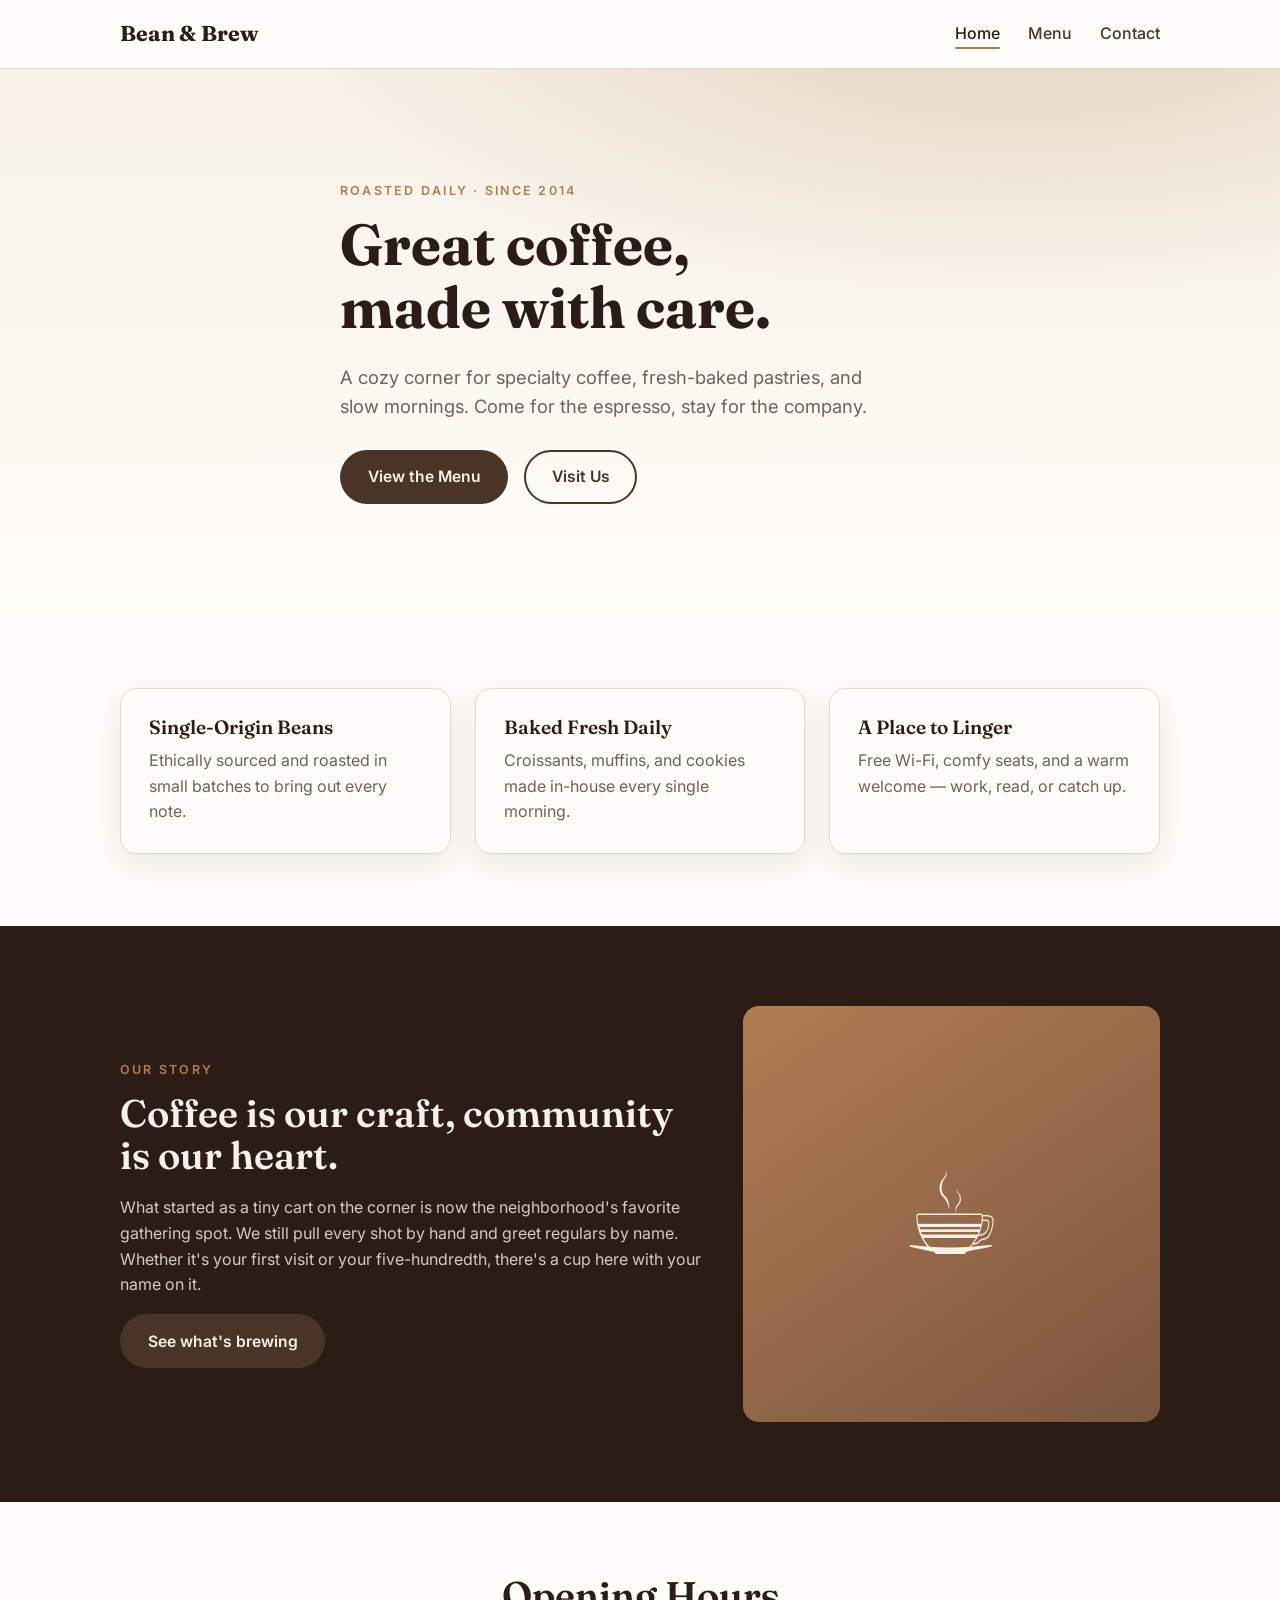
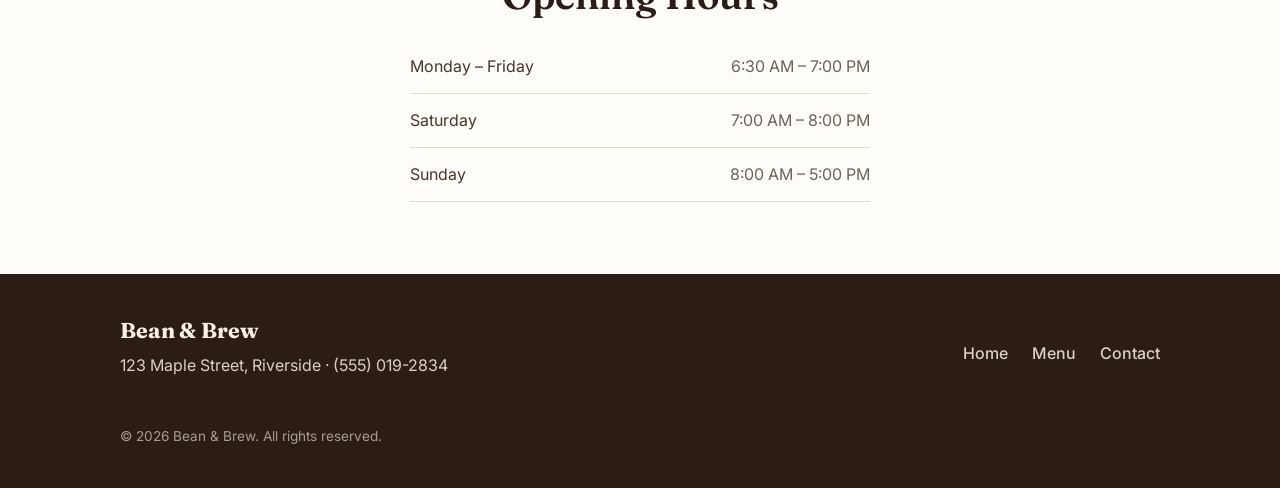
==== index.html @ 73586ad3 "Add clean coffee shop website with home, menu, and contact pages - Responsive multi-page static site" ====
<!DOCTYPE html>
<html lang="en">
<head>
  <meta charset="UTF-8" />
  <meta name="viewport" content="width=device-width, initial-scale=1.0" />
  <title>Bean &amp; Brew — Neighborhood Coffee Shop</title>
  <meta name="description" content="Bean & Brew is a cozy neighborhood coffee shop serving specialty coffee, fresh pastries, and good company." />
  <link rel="preconnect" href="https://fonts.googleapis.com" />
  <link rel="preconnect" href="https://fonts.gstatic.com" crossorigin />
  <link href="https://fonts.googleapis.com/css2?family=Fraunces:opsz,wght@9..144,400;9..144,600;9..144,700&family=Inter:wght@400;500;600&display=swap" rel="stylesheet" />
  <link rel="stylesheet" href="css/style.css" />
</head>
<body>
  <header class="site-header" id="top">
    <nav class="nav container">
      <a href="index.html" class="brand">Bean&nbsp;&amp;&nbsp;Brew</a>
      <button class="nav-toggle" aria-label="Toggle navigation" aria-expanded="false">
        <span></span><span></span><span></span>
      </button>
      <ul class="nav-links">
        <li><a href="index.html" class="active">Home</a></li>
        <li><a href="menu.html">Menu</a></li>
        <li><a href="contact.html">Contact</a></li>
      </ul>
    </nav>
  </header>

  <main>
    <section class="hero">
      <div class="container hero-inner">
        <p class="eyebrow">Roasted daily · Since 2014</p>
        <h1>Great coffee,<br />made with care.</h1>
        <p class="lead">
          A cozy corner for specialty coffee, fresh-baked pastries, and slow mornings.
          Come for the espresso, stay for the company.
        </p>
        <div class="hero-actions">
          <a href="menu.html" class="btn btn-primary">View the Menu</a>
          <a href="contact.html" class="btn btn-ghost">Visit Us</a>
        </div>
      </div>
    </section>

    <section class="features container">
      <article class="feature">
        <h3>Single-Origin Beans</h3>
        <p>Ethically sourced and roasted in small batches to bring out every note.</p>
      </article>
      <article class="feature">
        <h3>Baked Fresh Daily</h3>
        <p>Croissants, muffins, and cookies made in-house every single morning.</p>
      </article>
      <article class="feature">
        <h3>A Place to Linger</h3>
        <p>Free Wi-Fi, comfy seats, and a warm welcome — work, read, or catch up.</p>
      </article>
    </section>

    <section class="highlight">
      <div class="container highlight-inner">
        <div class="highlight-text">
          <p class="eyebrow">Our story</p>
          <h2>Coffee is our craft, community is our heart.</h2>
          <p>
            What started as a tiny cart on the corner is now the neighborhood's
            favorite gathering spot. We still pull every shot by hand and greet
            regulars by name. Whether it's your first visit or your five-hundredth,
            there's a cup here with your name on it.
          </p>
          <a href="menu.html" class="btn btn-primary">See what's brewing</a>
        </div>
        <div class="highlight-card" aria-hidden="true">
          <span class="cup">☕</span>
        </div>
      </div>
    </section>

    <section class="hours container">
      <h2>Opening Hours</h2>
      <ul class="hours-list">
        <li><span>Monday – Friday</span><span>6:30 AM – 7:00 PM</span></li>
        <li><span>Saturday</span><span>7:00 AM – 8:00 PM</span></li>
        <li><span>Sunday</span><span>8:00 AM – 5:00 PM</span></li>
      </ul>
    </section>
  </main>

  <footer class="site-footer">
    <div class="container footer-inner">
      <div>
        <p class="brand">Bean&nbsp;&amp;&nbsp;Brew</p>
        <p>123 Maple Street, Riverside · (555) 019-2834</p>
      </div>
      <ul class="footer-links">
        <li><a href="index.html">Home</a></li>
        <li><a href="menu.html">Menu</a></li>
        <li><a href="contact.html">Contact</a></li>
      </ul>
      <p class="copyright">© 2026 Bean &amp; Brew. All rights reserved.</p>
    </div>
  </footer>

  <script src="js/main.js"></script>
</body>
</html>
---- css/style.css ----
/* ---------- Design tokens ---------- */
:root {
  --coffee-900: #2b1d16;
  --coffee-700: #4a3427;
  --coffee-500: #7b5540;
  --caramel:    #b07d52;
  --cream:      #f7f1e8;
  --cream-2:    #efe5d6;
  --paper:      #fffdf9;
  --ink:        #2b1d16;
  --muted:      #6f6259;
  --line:       #e4d8c8;
  --shadow:     0 10px 30px rgba(43, 29, 22, 0.10);
  --radius:     16px;
  --maxw:       1080px;
}

/* ---------- Reset-ish ---------- */
*, *::before, *::after { box-sizing: border-box; }
html { scroll-behavior: smooth; }
body {
  margin: 0;
  font-family: "Inter", system-ui, sans-serif;
  color: var(--ink);
  background: var(--paper);
  line-height: 1.6;
  -webkit-font-smoothing: antialiased;
}
h1, h2, h3 { font-family: "Fraunces", Georgia, serif; line-height: 1.1; margin: 0 0 .5em; }
h1 { font-size: clamp(2.2rem, 5vw, 3.6rem); font-weight: 700; }
h2 { font-size: clamp(1.6rem, 3vw, 2.4rem); font-weight: 600; }
h3 { font-size: 1.2rem; font-weight: 600; }
p { margin: 0 0 1rem; }
a { color: var(--coffee-700); text-decoration: none; }
a:hover { color: var(--caramel); }
img { max-width: 100%; display: block; }

.container { width: 100%; max-width: var(--maxw); margin: 0 auto; padding: 0 1.25rem; }
.eyebrow {
  text-transform: uppercase; letter-spacing: .18em; font-size: .78rem;
  font-weight: 600; color: var(--caramel); margin-bottom: .75rem;
}
.lead { font-size: 1.15rem; color: var(--muted); max-width: 46ch; }

/* ---------- Buttons ---------- */
.btn {
  display: inline-block; padding: .8rem 1.6rem; border-radius: 999px;
  font-weight: 600; font-size: .98rem; cursor: pointer; border: 2px solid transparent;
  transition: transform .15s ease, background .2s ease, color .2s ease;
}
.btn:hover { transform: translateY(-2px); }
.btn-primary { background: var(--coffee-700); color: var(--cream); }
.btn-primary:hover { background: var(--coffee-900); color: var(--cream); }
.btn-ghost { border-color: var(--coffee-700); color: var(--coffee-700); }
.btn-ghost:hover { background: var(--coffee-700); color: var(--cream); }

/* ---------- Header / nav ---------- */
.site-header {
  position: sticky; top: 0; z-index: 50;
  background: rgba(255, 253, 249, 0.9);
  backdrop-filter: blur(8px);
  border-bottom: 1px solid var(--line);
}
.nav { display: flex; align-items: center; justify-content: space-between; height: 68px; }
.brand {
  font-family: "Fraunces", Georgia, serif; font-weight: 700; font-size: 1.35rem;
  color: var(--coffee-900); letter-spacing: .01em;
}
.nav-links { list-style: none; display: flex; gap: 1.75rem; margin: 0; padding: 0; }
.nav-links a { font-weight: 500; color: var(--coffee-700); position: relative; }
.nav-links a.active { color: var(--coffee-900); }
.nav-links a.active::after {
  content: ""; position: absolute; left: 0; right: 0; bottom: -6px; height: 2px;
  background: var(--caramel); border-radius: 2px;
}
.nav-toggle {
  display: none; flex-direction: column; gap: 5px; background: none; border: 0;
  cursor: pointer; padding: 8px;
}
.nav-toggle span { width: 24px; height: 2px; background: var(--coffee-900); border-radius: 2px; transition: .25s; }

/* ---------- Hero ---------- */
.hero {
  background:
    radial-gradient(1200px 500px at 80% -10%, rgba(176,125,82,.25), transparent 60%),
    linear-gradient(180deg, var(--cream) 0%, var(--paper) 100%);
  padding: clamp(3.5rem, 9vw, 7rem) 0;
}
.hero-inner { max-width: 640px; }
.hero h1 { margin-bottom: .4em; }
.hero-actions { display: flex; gap: 1rem; flex-wrap: wrap; margin-top: 1.75rem; }

/* ---------- Features ---------- */
.features {
  display: grid; grid-template-columns: repeat(3, 1fr); gap: 1.5rem;
  padding: clamp(2.5rem, 6vw, 4.5rem) 1.25rem;
}
.feature {
  background: var(--paper); border: 1px solid var(--line); border-radius: var(--radius);
  padding: 1.75rem; box-shadow: var(--shadow);
}
.feature h3 { color: var(--coffee-900); }
.feature p { color: var(--muted); margin: 0; }

/* ---------- Highlight ---------- */
.highlight { background: var(--coffee-900); color: var(--cream); padding: clamp(3rem, 7vw, 5rem) 0; }
.highlight-inner { display: grid; grid-template-columns: 1.4fr 1fr; gap: 2.5rem; align-items: center; }
.highlight .eyebrow { color: var(--caramel); }
.highlight h2 { color: var(--cream); }
.highlight p { color: rgba(247, 241, 232, 0.82); }
.highlight-card {
  aspect-ratio: 1; border-radius: var(--radius);
  background: linear-gradient(145deg, var(--caramel), var(--coffee-500));
  display: grid; place-items: center; box-shadow: var(--shadow);
}
.highlight-card .cup { font-size: clamp(4rem, 12vw, 7rem); }

/* ---------- Hours ---------- */
.hours { padding: clamp(3rem, 6vw, 4.5rem) 1.25rem; text-align: center; }
.hours-list {
  list-style: none; margin: 1.5rem auto 0; padding: 0; max-width: 460px;
}
.hours-list li {
  display: flex; justify-content: space-between; padding: .85rem 0;
  border-bottom: 1px solid var(--line); color: var(--coffee-700);
}
.hours-list li span:last-child { color: var(--muted); }

/* ---------- Page head ---------- */
.page-head {
  background: linear-gradient(180deg, var(--cream) 0%, var(--paper) 100%);
  padding: clamp(3rem, 7vw, 5rem) 0 clamp(2rem, 4vw, 3rem);
}

/* ---------- Menu ---------- */
.menu {
  display: grid; grid-template-columns: repeat(2, 1fr); gap: 2.5rem 3rem;
  padding: clamp(2rem, 5vw, 3.5rem) 1.25rem clamp(3rem, 6vw, 4.5rem);
}
.menu-group h2 { color: var(--coffee-900); border-bottom: 2px solid var(--line); padding-bottom: .5rem; }
.menu-list { list-style: none; margin: 1.25rem 0 0; padding: 0; }
.menu-list li { margin-bottom: 1.25rem; }
.item-head { display: flex; align-items: baseline; gap: .5rem; }
.item-name { font-weight: 600; color: var(--coffee-900); }
.item-price { font-weight: 600; color: var(--caramel); white-space: nowrap; }
.dots { flex: 1; border-bottom: 2px dotted var(--line); transform: translateY(-3px); }
.item-desc { margin: .2rem 0 0; color: var(--muted); font-size: .95rem; }

/* ---------- CTA ---------- */
.cta { background: var(--cream-2); text-align: center; padding: clamp(3rem, 7vw, 4.5rem) 0; }
.cta h2 { color: var(--coffee-900); }
.cta p { color: var(--muted); margin-bottom: 1.5rem; }

/* ---------- Contact ---------- */
.contact {
  display: grid; grid-template-columns: 1fr 1.3fr; gap: 3rem;
  padding: clamp(2rem, 5vw, 3.5rem) 1.25rem clamp(3rem, 6vw, 4rem);
}
.contact-info { display: grid; grid-template-columns: 1fr 1fr; gap: 1.75rem; align-content: start; }
.info-block h3 { color: var(--caramel); font-size: .9rem; text-transform: uppercase; letter-spacing: .1em; margin-bottom: .4rem; }
.info-block p { color: var(--coffee-700); margin: 0; }
.contact-form-wrap h2 { color: var(--coffee-900); }
.contact-form { display: grid; gap: 1.1rem; margin-top: 1.25rem; }
.field { display: grid; gap: .4rem; }
.field label { font-weight: 500; font-size: .92rem; color: var(--coffee-700); }
.field input, .field textarea {
  font: inherit; padding: .75rem .9rem; border: 1px solid var(--line);
  border-radius: 10px; background: var(--paper); color: var(--ink); resize: vertical;
}
.field input:focus, .field textarea:focus {
  outline: none; border-color: var(--caramel); box-shadow: 0 0 0 3px rgba(176,125,82,.18);
}
.field input.invalid, .field textarea.invalid { border-color: #c0392b; }
.form-status { margin: .25rem 0 0; font-weight: 500; min-height: 1.2rem; }
.form-status.ok { color: #2e7d32; }
.form-status.err { color: #c0392b; }
.contact-form .btn { justify-self: start; }

/* ---------- Map ---------- */
.map-wrap { line-height: 0; }
.map-wrap iframe { width: 100%; height: 360px; border: 0; border-top: 1px solid var(--line); }

/* ---------- Footer ---------- */
.site-footer { background: var(--coffee-900); color: rgba(247,241,232,.85); padding: 2.5rem 0; }
.footer-inner {
  display: grid; grid-template-columns: 1fr auto; gap: 1rem 2rem; align-items: center;
}
.site-footer .brand { color: var(--cream); margin-bottom: .25rem; }
.footer-links { list-style: none; display: flex; gap: 1.5rem; margin: 0; padding: 0; }
.footer-links a { color: rgba(247,241,232,.85); font-weight: 500; }
.footer-links a:hover { color: var(--caramel); }
.copyright { grid-column: 1 / -1; margin: 1rem 0 0; font-size: .85rem; color: rgba(247,241,232,.6); }

/* ---------- Responsive ---------- */
@media (max-width: 760px) {
  .nav-toggle { display: flex; }
  .nav-links {
    position: absolute; top: 68px; left: 0; right: 0;
    flex-direction: column; gap: 0; background: var(--paper);
    border-bottom: 1px solid var(--line); padding: .5rem 1.25rem;
    max-height: 0; overflow: hidden; transition: max-height .3s ease;
  }
  .nav-links.open { max-height: 300px; }
  .nav-links li { padding: .4rem 0; }
  .nav-links a.active::after { display: none; }

  .features { grid-template-columns: 1fr; }
  .highlight-inner { grid-template-columns: 1fr; }
  .highlight-card { max-width: 260px; }
  .menu { grid-template-columns: 1fr; }
  .contact { grid-template-columns: 1fr; }
  .footer-inner { grid-template-columns: 1fr; }
}
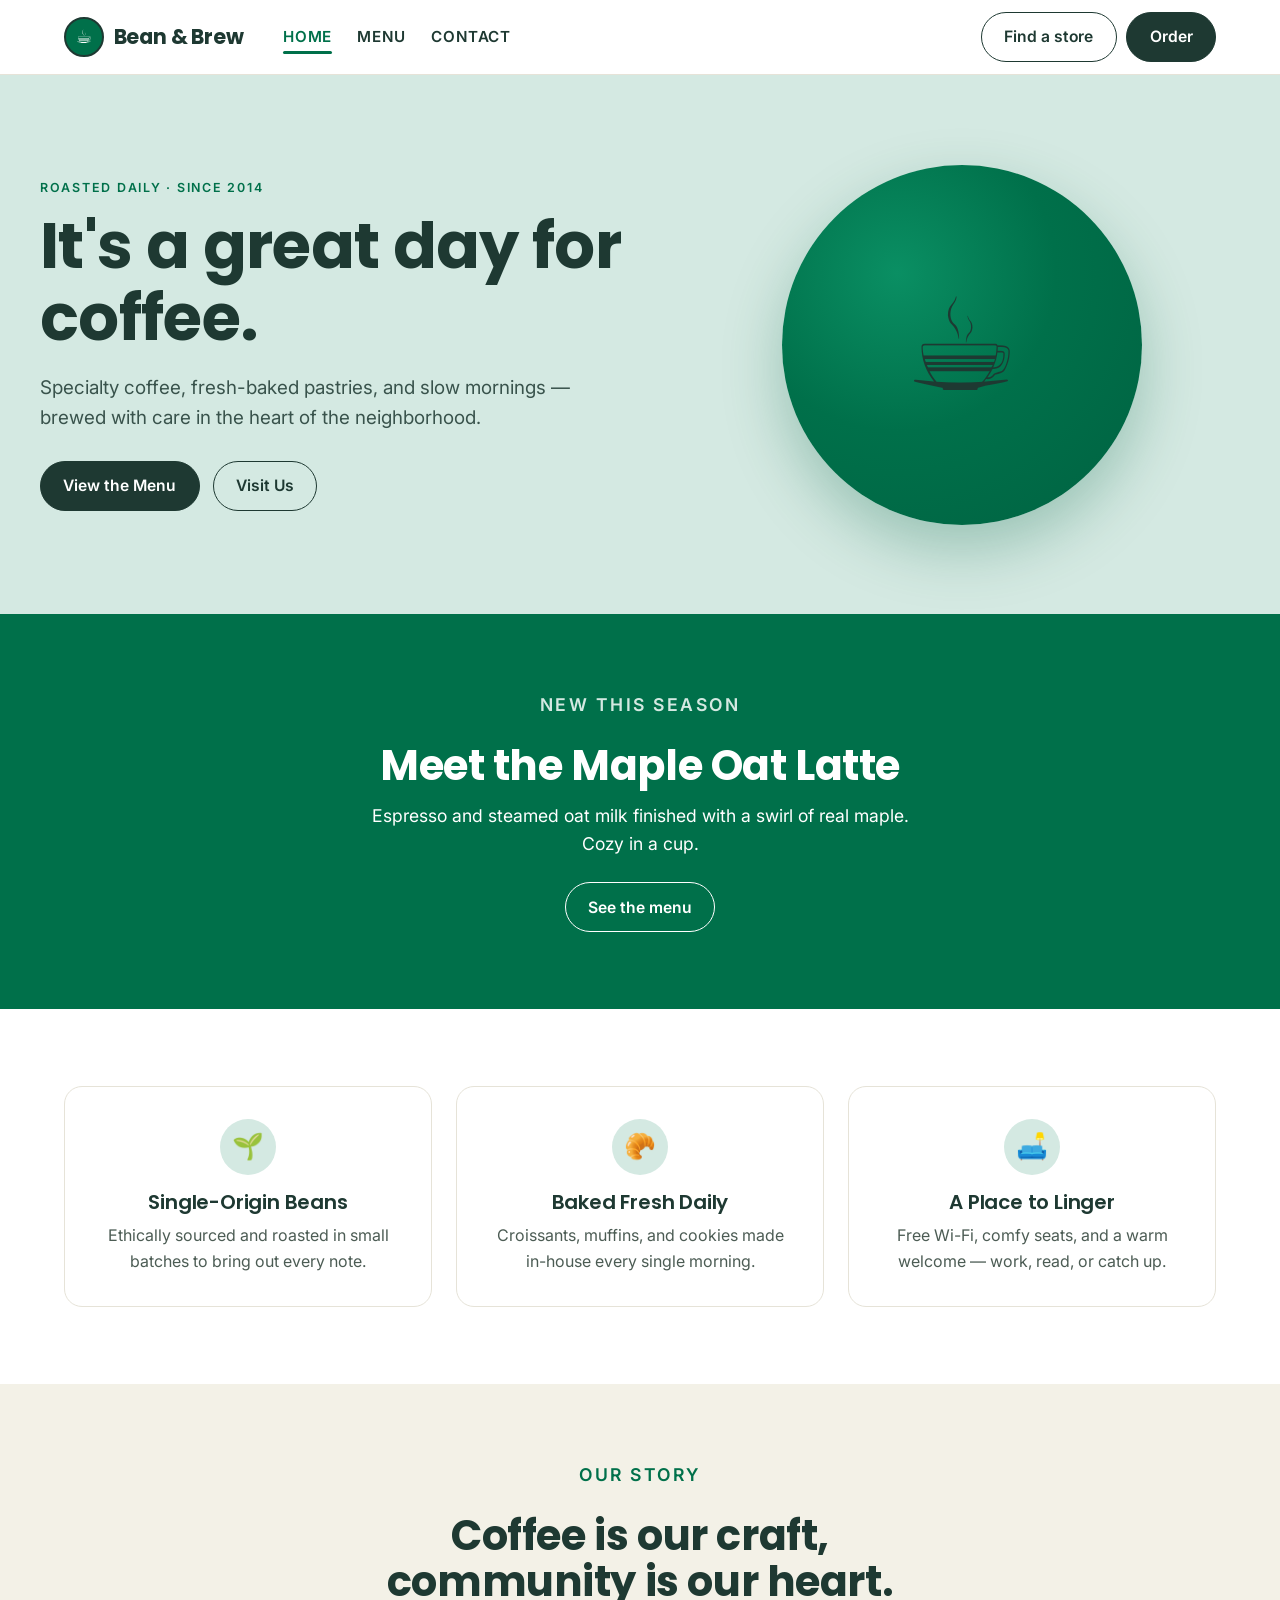
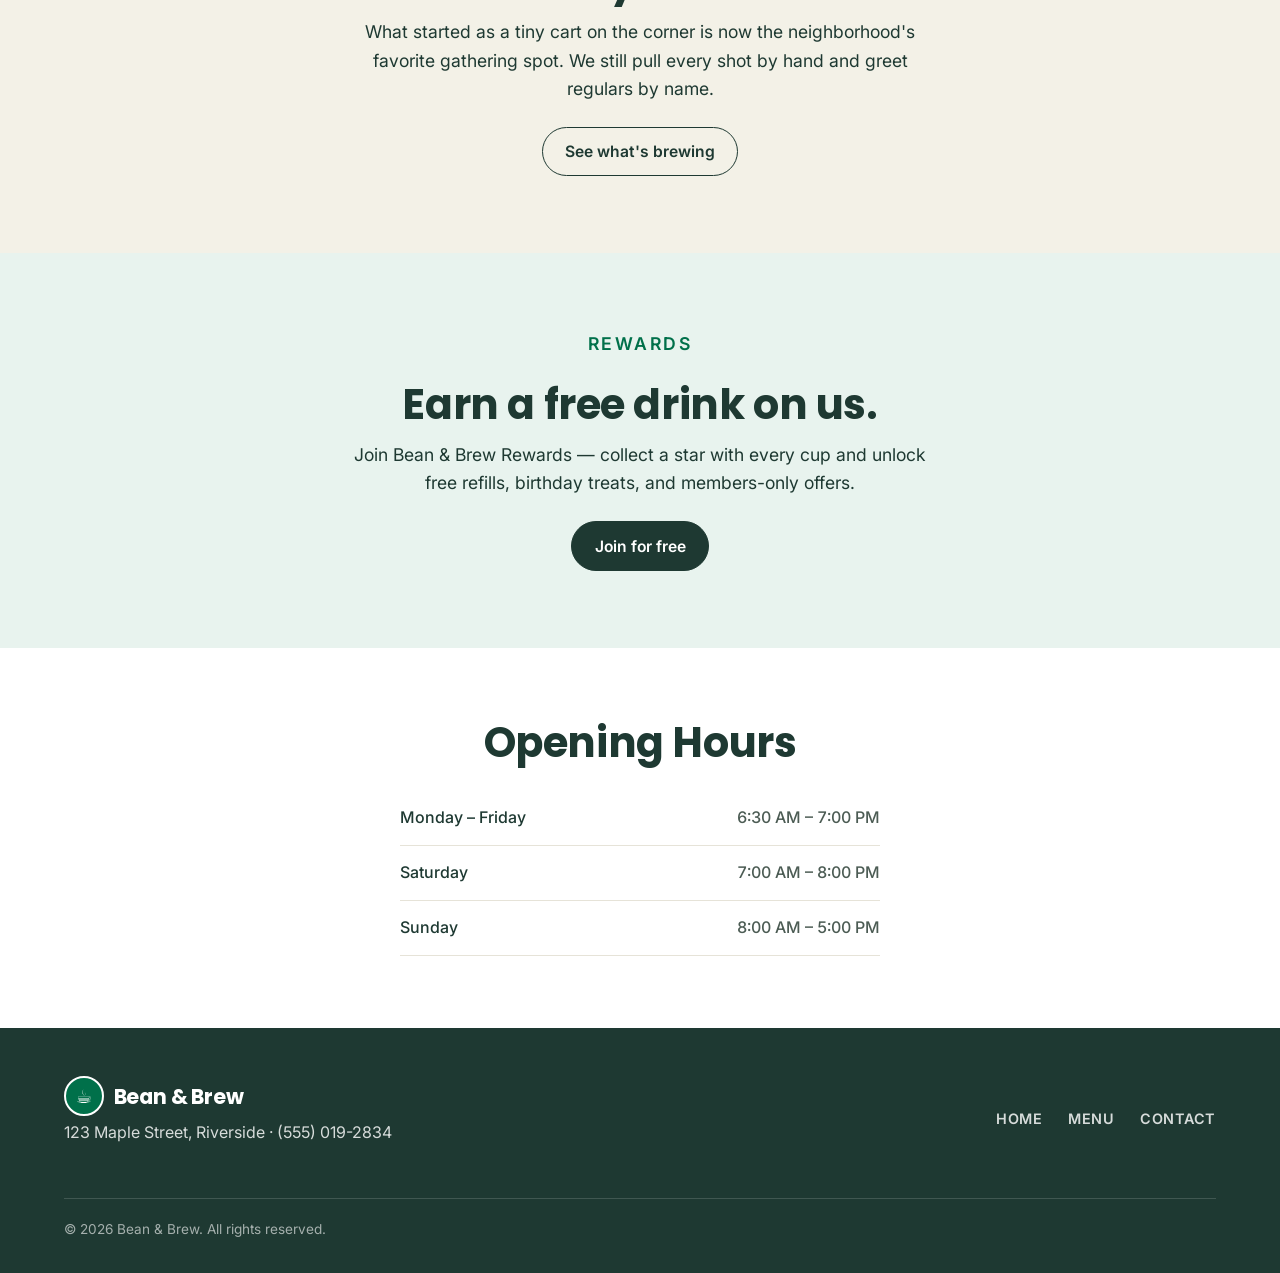
==== commit 3b72b6ed: "Redesign site with a Starbucks-inspired visual language - Deep forest-green palette with pill-shaped" ====
--- a/index.html
+++ b/index.html
@@ -7,13 +7,13 @@
   <meta name="description" content="Bean & Brew is a cozy neighborhood coffee shop serving specialty coffee, fresh pastries, and good company." />
   <link rel="preconnect" href="https://fonts.googleapis.com" />
   <link rel="preconnect" href="https://fonts.gstatic.com" crossorigin />
-  <link href="https://fonts.googleapis.com/css2?family=Fraunces:opsz,wght@9..144,400;9..144,600;9..144,700&family=Inter:wght@400;500;600&display=swap" rel="stylesheet" />
+  <link href="https://fonts.googleapis.com/css2?family=Poppins:wght@500;600;700&family=Inter:wght@400;500;600&display=swap" rel="stylesheet" />
   <link rel="stylesheet" href="css/style.css" />
 </head>
 <body>
   <header class="site-header" id="top">
     <nav class="nav container">
-      <a href="index.html" class="brand">Bean&nbsp;&amp;&nbsp;Brew</a>
+      <a href="index.html" class="brand"><span class="mark">☕</span>Bean&nbsp;&amp;&nbsp;Brew</a>
       <button class="nav-toggle" aria-label="Toggle navigation" aria-expanded="false">
         <span></span><span></span><span></span>
       </button>
@@ -22,56 +22,77 @@
         <li><a href="menu.html">Menu</a></li>
         <li><a href="contact.html">Contact</a></li>
       </ul>
+      <div class="nav-actions">
+        <a href="contact.html" class="btn btn-outline">Find a store</a>
+        <a href="menu.html" class="btn btn-primary">Order</a>
+      </div>
     </nav>
   </header>
 
   <main>
     <section class="hero">
       <div class="container hero-inner">
-        <p class="eyebrow">Roasted daily · Since 2014</p>
-        <h1>Great coffee,<br />made with care.</h1>
-        <p class="lead">
-          A cozy corner for specialty coffee, fresh-baked pastries, and slow mornings.
-          Come for the espresso, stay for the company.
-        </p>
-        <div class="hero-actions">
-          <a href="menu.html" class="btn btn-primary">View the Menu</a>
-          <a href="contact.html" class="btn btn-ghost">Visit Us</a>
+        <div>
+          <p class="eyebrow">Roasted daily · Since 2014</p>
+          <h1>It's a great day for coffee.</h1>
+          <p class="lead">
+            Specialty coffee, fresh-baked pastries, and slow mornings — brewed with care
+            in the heart of the neighborhood.
+          </p>
+          <div class="hero-actions">
+            <a href="menu.html" class="btn btn-primary">View the Menu</a>
+            <a href="contact.html" class="btn btn-outline">Visit Us</a>
+          </div>
         </div>
+        <div class="hero-art" aria-hidden="true"><span class="cup">☕</span></div>
+      </div>
+    </section>
+
+    <section class="promo promo--green">
+      <div class="container inner">
+        <p class="eyebrow" style="color:#d4e9e2">New this season</p>
+        <h2>Meet the Maple Oat Latte</h2>
+        <p>Espresso and steamed oat milk finished with a swirl of real maple. Cozy in a cup.</p>
+        <a href="menu.html" class="btn btn-on-dark">See the menu</a>
       </div>
     </section>
 
     <section class="features container">
       <article class="feature">
+        <div class="ficon">🌱</div>
         <h3>Single-Origin Beans</h3>
         <p>Ethically sourced and roasted in small batches to bring out every note.</p>
       </article>
       <article class="feature">
+        <div class="ficon">🥐</div>
         <h3>Baked Fresh Daily</h3>
         <p>Croissants, muffins, and cookies made in-house every single morning.</p>
       </article>
       <article class="feature">
+        <div class="ficon">🛋️</div>
         <h3>A Place to Linger</h3>
         <p>Free Wi-Fi, comfy seats, and a warm welcome — work, read, or catch up.</p>
       </article>
     </section>
 
-    <section class="highlight">
-      <div class="container highlight-inner">
-        <div class="highlight-text">
-          <p class="eyebrow">Our story</p>
-          <h2>Coffee is our craft, community is our heart.</h2>
-          <p>
-            What started as a tiny cart on the corner is now the neighborhood's
-            favorite gathering spot. We still pull every shot by hand and greet
-            regulars by name. Whether it's your first visit or your five-hundredth,
-            there's a cup here with your name on it.
-          </p>
-          <a href="menu.html" class="btn btn-primary">See what's brewing</a>
-        </div>
-        <div class="highlight-card" aria-hidden="true">
-          <span class="cup">☕</span>
-        </div>
+    <section class="promo promo--cream">
+      <div class="container inner">
+        <p class="eyebrow">Our story</p>
+        <h2>Coffee is our craft, community is our heart.</h2>
+        <p>
+          What started as a tiny cart on the corner is now the neighborhood's favorite
+          gathering spot. We still pull every shot by hand and greet regulars by name.
+        </p>
+        <a href="menu.html" class="btn btn-outline">See what's brewing</a>
+      </div>
+    </section>
+
+    <section class="promo promo--tint">
+      <div class="container inner">
+        <p class="eyebrow">Rewards</p>
+        <h2>Earn a free drink on us.</h2>
+        <p>Join Bean &amp; Brew Rewards — collect a star with every cup and unlock free refills, birthday treats, and members-only offers.</p>
+        <a href="contact.html" class="btn btn-primary">Join for free</a>
       </div>
     </section>
 
@@ -88,7 +109,7 @@
   <footer class="site-footer">
     <div class="container footer-inner">
       <div>
-        <p class="brand">Bean&nbsp;&amp;&nbsp;Brew</p>
+        <p class="brand"><span class="mark">☕</span>Bean&nbsp;&amp;&nbsp;Brew</p>
         <p>123 Maple Street, Riverside · (555) 019-2834</p>
       </div>
       <ul class="footer-links">
--- a/css/style.css
+++ b/css/style.css
@@ -1,18 +1,21 @@
 /* ---------- Design tokens ---------- */
 :root {
-  --coffee-900: #2b1d16;
-  --coffee-700: #4a3427;
-  --coffee-500: #7b5540;
-  --caramel:    #b07d52;
-  --cream:      #f7f1e8;
-  --cream-2:    #efe5d6;
-  --paper:      #fffdf9;
-  --ink:        #2b1d16;
-  --muted:      #6f6259;
-  --line:       #e4d8c8;
-  --shadow:     0 10px 30px rgba(43, 29, 22, 0.10);
-  --radius:     16px;
-  --maxw:       1080px;
+  --green:       #00704a;   /* house green */
+  --green-deep:  #006241;
+  --green-dark:  #1e3932;   /* forest — text & dark sections */
+  --green-tint:  #d4e9e2;   /* soft light-green wash */
+  --green-tint2: #e8f3ee;
+  --cream:       #f3f1e7;
+  --sand:        #f7f5ef;
+  --white:       #ffffff;
+  --ink:         #1e3932;
+  --muted:       #4c5c54;
+  --line:        #e6e3d8;
+  --radius:      18px;
+  --radius-lg:   28px;
+  --maxw:        1200px;
+  --display: "Poppins", system-ui, -apple-system, "Segoe UI", sans-serif;
+  --body: "Inter", system-ui, -apple-system, "Segoe UI", Roboto, sans-serif;
 }
 
 /* ---------- Reset-ish ---------- */
@@ -20,193 +23,211 @@
 html { scroll-behavior: smooth; }
 body {
   margin: 0;
-  font-family: "Inter", system-ui, sans-serif;
+  font-family: var(--body);
   color: var(--ink);
-  background: var(--paper);
+  background: var(--white);
   line-height: 1.6;
   -webkit-font-smoothing: antialiased;
 }
-h1, h2, h3 { font-family: "Fraunces", Georgia, serif; line-height: 1.1; margin: 0 0 .5em; }
-h1 { font-size: clamp(2.2rem, 5vw, 3.6rem); font-weight: 700; }
-h2 { font-size: clamp(1.6rem, 3vw, 2.4rem); font-weight: 600; }
-h3 { font-size: 1.2rem; font-weight: 600; }
+h1, h2, h3 { font-family: var(--display); line-height: 1.12; margin: 0 0 .5em; letter-spacing: -0.01em; }
+h1 { font-size: clamp(2.4rem, 5.5vw, 4rem); font-weight: 700; }
+h2 { font-size: clamp(1.7rem, 3.4vw, 2.6rem); font-weight: 700; }
+h3 { font-size: 1.25rem; font-weight: 600; }
 p { margin: 0 0 1rem; }
-a { color: var(--coffee-700); text-decoration: none; }
-a:hover { color: var(--caramel); }
+a { color: var(--green-dark); text-decoration: none; }
+a:hover { color: var(--green); }
 img { max-width: 100%; display: block; }
 
-.container { width: 100%; max-width: var(--maxw); margin: 0 auto; padding: 0 1.25rem; }
+.container { width: 100%; max-width: var(--maxw); margin: 0 auto; padding: 0 1.5rem; }
 .eyebrow {
-  text-transform: uppercase; letter-spacing: .18em; font-size: .78rem;
-  font-weight: 600; color: var(--caramel); margin-bottom: .75rem;
-}
-.lead { font-size: 1.15rem; color: var(--muted); max-width: 46ch; }
-
-/* ---------- Buttons ---------- */
+  text-transform: uppercase; letter-spacing: .14em; font-size: .78rem;
+  font-weight: 600; color: var(--green); margin-bottom: .75rem;
+}
+.lead { font-size: 1.18rem; color: var(--muted); max-width: 48ch; }
+
+/* ---------- Pill buttons (Starbucks-style) ---------- */
 .btn {
-  display: inline-block; padding: .8rem 1.6rem; border-radius: 999px;
-  font-weight: 600; font-size: .98rem; cursor: pointer; border: 2px solid transparent;
-  transition: transform .15s ease, background .2s ease, color .2s ease;
-}
-.btn:hover { transform: translateY(-2px); }
-.btn-primary { background: var(--coffee-700); color: var(--cream); }
-.btn-primary:hover { background: var(--coffee-900); color: var(--cream); }
-.btn-ghost { border-color: var(--coffee-700); color: var(--coffee-700); }
-.btn-ghost:hover { background: var(--coffee-700); color: var(--cream); }
+  display: inline-block; padding: .7rem 1.4rem; border-radius: 999px;
+  font-family: var(--body); font-weight: 600; font-size: .98rem; cursor: pointer;
+  border: 1.5px solid var(--green-dark); transition: background .2s ease, color .2s ease, border-color .2s ease;
+}
+.btn-primary { background: var(--green-dark); color: var(--white); }
+.btn-primary:hover { background: #14261f; border-color: #14261f; color: var(--white); }
+.btn-outline { background: transparent; color: var(--green-dark); }
+.btn-outline:hover { background: rgba(30, 57, 50, 0.06); color: var(--green-dark); }
+.btn-on-dark { border-color: var(--white); color: var(--white); background: transparent; }
+.btn-on-dark:hover { background: var(--white); color: var(--green-dark); }
 
 /* ---------- Header / nav ---------- */
 .site-header {
   position: sticky; top: 0; z-index: 50;
-  background: rgba(255, 253, 249, 0.9);
-  backdrop-filter: blur(8px);
-  border-bottom: 1px solid var(--line);
-}
-.nav { display: flex; align-items: center; justify-content: space-between; height: 68px; }
+  background: var(--white); border-bottom: 1px solid var(--line);
+}
+.nav { display: flex; align-items: center; gap: 1.5rem; height: 74px; }
 .brand {
-  font-family: "Fraunces", Georgia, serif; font-weight: 700; font-size: 1.35rem;
-  color: var(--coffee-900); letter-spacing: .01em;
-}
-.nav-links { list-style: none; display: flex; gap: 1.75rem; margin: 0; padding: 0; }
-.nav-links a { font-weight: 500; color: var(--coffee-700); position: relative; }
-.nav-links a.active { color: var(--coffee-900); }
+  display: flex; align-items: center; gap: .6rem;
+  font-family: var(--display); font-weight: 700; font-size: 1.3rem;
+  color: var(--green-dark); letter-spacing: -0.01em;
+}
+.brand .mark {
+  width: 40px; height: 40px; border-radius: 50%;
+  background: var(--green); color: var(--white);
+  display: grid; place-items: center; font-size: 1.15rem;
+  border: 2px solid var(--green-dark);
+}
+.nav-links { list-style: none; display: flex; gap: 1.6rem; margin: 0 auto 0 1rem; padding: 0; }
+.nav-links a {
+  font-weight: 600; font-size: .95rem; color: var(--green-dark); text-transform: uppercase;
+  letter-spacing: .04em; position: relative; padding: .25rem 0;
+}
+.nav-links a.active { color: var(--green); }
 .nav-links a.active::after {
-  content: ""; position: absolute; left: 0; right: 0; bottom: -6px; height: 2px;
-  background: var(--caramel); border-radius: 2px;
-}
+  content: ""; position: absolute; left: 0; right: 0; bottom: -4px; height: 3px;
+  background: var(--green); border-radius: 3px;
+}
+.nav-actions { display: flex; gap: .6rem; align-items: center; }
 .nav-toggle {
   display: none; flex-direction: column; gap: 5px; background: none; border: 0;
-  cursor: pointer; padding: 8px;
-}
-.nav-toggle span { width: 24px; height: 2px; background: var(--coffee-900); border-radius: 2px; transition: .25s; }
+  cursor: pointer; padding: 8px; margin-left: auto;
+}
+.nav-toggle span { width: 24px; height: 2px; background: var(--green-dark); border-radius: 2px; transition: .25s; }
 
 /* ---------- Hero ---------- */
-.hero {
-  background:
-    radial-gradient(1200px 500px at 80% -10%, rgba(176,125,82,.25), transparent 60%),
-    linear-gradient(180deg, var(--cream) 0%, var(--paper) 100%);
-  padding: clamp(3.5rem, 9vw, 7rem) 0;
-}
-.hero-inner { max-width: 640px; }
-.hero h1 { margin-bottom: .4em; }
-.hero-actions { display: flex; gap: 1rem; flex-wrap: wrap; margin-top: 1.75rem; }
-
-/* ---------- Features ---------- */
+.hero { background: var(--green-tint); }
+.hero-inner {
+  display: grid; grid-template-columns: 1.1fr 1fr; align-items: center; gap: 2rem;
+  padding: clamp(3rem, 7vw, 6rem) 0;
+}
+.hero h1 { color: var(--green-dark); margin-bottom: .3em; }
+.hero .lead { color: var(--green-dark); opacity: .85; }
+.hero-actions { display: flex; gap: .8rem; flex-wrap: wrap; margin-top: 1.75rem; }
+.hero-art {
+  aspect-ratio: 1 / 1; border-radius: 50%; justify-self: center; width: min(360px, 80%);
+  background: radial-gradient(circle at 32% 30%, #0a8f63, var(--green) 45%, var(--green-deep) 100%);
+  display: grid; place-items: center; box-shadow: 0 24px 60px rgba(0, 98, 65, 0.28);
+}
+.hero-art .cup { font-size: clamp(5rem, 14vw, 8rem); }
+
+/* ---------- Promo tiles (stacked full-bleed) ---------- */
+.promo { padding: clamp(3rem, 6vw, 5rem) 0; text-align: center; }
+.promo .inner { max-width: 620px; margin: 0 auto; }
+.promo h2 { margin-bottom: .3em; }
+.promo p { font-size: 1.1rem; margin-bottom: 1.5rem; }
+.promo--green { background: var(--green); color: var(--white); }
+.promo--green h2, .promo--green a { color: var(--white); }
+.promo--cream { background: var(--cream); color: var(--green-dark); }
+.promo--tint { background: var(--green-tint2); color: var(--green-dark); }
+.promo--dark { background: var(--green-dark); color: var(--white); }
+.promo--dark h2 { color: var(--white); }
+.promo--dark p { color: rgba(255,255,255,.82); }
+
+/* ---------- Features row ---------- */
 .features {
   display: grid; grid-template-columns: repeat(3, 1fr); gap: 1.5rem;
-  padding: clamp(2.5rem, 6vw, 4.5rem) 1.25rem;
+  padding: clamp(3rem, 6vw, 5rem) 1.5rem;
 }
 .feature {
-  background: var(--paper); border: 1px solid var(--line); border-radius: var(--radius);
-  padding: 1.75rem; box-shadow: var(--shadow);
-}
-.feature h3 { color: var(--coffee-900); }
+  background: var(--white); border: 1px solid var(--line); border-radius: var(--radius);
+  padding: 2rem; text-align: center;
+}
+.feature .ficon {
+  width: 56px; height: 56px; border-radius: 50%; margin: 0 auto 1rem;
+  background: var(--green-tint); display: grid; place-items: center; font-size: 1.6rem;
+}
+.feature h3 { color: var(--green-dark); }
 .feature p { color: var(--muted); margin: 0; }
 
-/* ---------- Highlight ---------- */
-.highlight { background: var(--coffee-900); color: var(--cream); padding: clamp(3rem, 7vw, 5rem) 0; }
-.highlight-inner { display: grid; grid-template-columns: 1.4fr 1fr; gap: 2.5rem; align-items: center; }
-.highlight .eyebrow { color: var(--caramel); }
-.highlight h2 { color: var(--cream); }
-.highlight p { color: rgba(247, 241, 232, 0.82); }
-.highlight-card {
-  aspect-ratio: 1; border-radius: var(--radius);
-  background: linear-gradient(145deg, var(--caramel), var(--coffee-500));
-  display: grid; place-items: center; box-shadow: var(--shadow);
-}
-.highlight-card .cup { font-size: clamp(4rem, 12vw, 7rem); }
-
-/* ---------- Hours ---------- */
-.hours { padding: clamp(3rem, 6vw, 4.5rem) 1.25rem; text-align: center; }
-.hours-list {
-  list-style: none; margin: 1.5rem auto 0; padding: 0; max-width: 460px;
-}
+/* ---------- Hours strip ---------- */
+.hours { padding: clamp(3rem, 6vw, 4.5rem) 1.5rem; text-align: center; }
+.hours-list { list-style: none; margin: 1.5rem auto 0; padding: 0; max-width: 480px; }
 .hours-list li {
-  display: flex; justify-content: space-between; padding: .85rem 0;
-  border-bottom: 1px solid var(--line); color: var(--coffee-700);
-}
-.hours-list li span:last-child { color: var(--muted); }
+  display: flex; justify-content: space-between; padding: .9rem 0;
+  border-bottom: 1px solid var(--line); color: var(--green-dark); font-weight: 500;
+}
+.hours-list li span:last-child { color: var(--muted); font-variant-numeric: tabular-nums; }
 
 /* ---------- Page head ---------- */
-.page-head {
-  background: linear-gradient(180deg, var(--cream) 0%, var(--paper) 100%);
-  padding: clamp(3rem, 7vw, 5rem) 0 clamp(2rem, 4vw, 3rem);
-}
+.page-head { background: var(--green-tint); padding: clamp(3rem, 7vw, 5rem) 0 clamp(2.5rem, 5vw, 4rem); text-align: center; }
+.page-head h1 { color: var(--green-dark); }
+.page-head .lead { margin: 0 auto; color: var(--green-dark); opacity: .85; }
 
 /* ---------- Menu ---------- */
 .menu {
-  display: grid; grid-template-columns: repeat(2, 1fr); gap: 2.5rem 3rem;
-  padding: clamp(2rem, 5vw, 3.5rem) 1.25rem clamp(3rem, 6vw, 4.5rem);
-}
-.menu-group h2 { color: var(--coffee-900); border-bottom: 2px solid var(--line); padding-bottom: .5rem; }
+  display: grid; grid-template-columns: repeat(2, 1fr); gap: 2.5rem 3.5rem;
+  padding: clamp(2.5rem, 5vw, 4rem) 1.5rem clamp(3rem, 6vw, 5rem);
+}
+.menu-group h2 { color: var(--green-dark); display: flex; align-items: center; gap: .6rem; }
+.menu-group h2::before { content: ""; width: 28px; height: 4px; background: var(--green); border-radius: 4px; }
 .menu-list { list-style: none; margin: 1.25rem 0 0; padding: 0; }
-.menu-list li { margin-bottom: 1.25rem; }
+.menu-list li { margin-bottom: 1.3rem; }
 .item-head { display: flex; align-items: baseline; gap: .5rem; }
-.item-name { font-weight: 600; color: var(--coffee-900); }
-.item-price { font-weight: 600; color: var(--caramel); white-space: nowrap; }
+.item-name { font-weight: 600; color: var(--green-dark); }
+.item-price { font-weight: 700; color: var(--green); white-space: nowrap; font-variant-numeric: tabular-nums; }
 .dots { flex: 1; border-bottom: 2px dotted var(--line); transform: translateY(-3px); }
 .item-desc { margin: .2rem 0 0; color: var(--muted); font-size: .95rem; }
 
-/* ---------- CTA ---------- */
-.cta { background: var(--cream-2); text-align: center; padding: clamp(3rem, 7vw, 4.5rem) 0; }
-.cta h2 { color: var(--coffee-900); }
-.cta p { color: var(--muted); margin-bottom: 1.5rem; }
+/* ---------- CTA band ---------- */
+.cta { background: var(--green-dark); text-align: center; padding: clamp(3rem, 7vw, 5rem) 0; color: var(--white); }
+.cta h2 { color: var(--white); }
+.cta p { color: rgba(255,255,255,.82); margin-bottom: 1.5rem; }
 
 /* ---------- Contact ---------- */
 .contact {
-  display: grid; grid-template-columns: 1fr 1.3fr; gap: 3rem;
-  padding: clamp(2rem, 5vw, 3.5rem) 1.25rem clamp(3rem, 6vw, 4rem);
+  display: grid; grid-template-columns: 1fr 1.3fr; gap: 3.5rem;
+  padding: clamp(2.5rem, 5vw, 4rem) 1.5rem clamp(3rem, 6vw, 4.5rem);
 }
 .contact-info { display: grid; grid-template-columns: 1fr 1fr; gap: 1.75rem; align-content: start; }
-.info-block h3 { color: var(--caramel); font-size: .9rem; text-transform: uppercase; letter-spacing: .1em; margin-bottom: .4rem; }
-.info-block p { color: var(--coffee-700); margin: 0; }
-.contact-form-wrap h2 { color: var(--coffee-900); }
+.info-block h3 { color: var(--green); font-size: .82rem; text-transform: uppercase; letter-spacing: .1em; margin-bottom: .4rem; }
+.info-block p { color: var(--green-dark); margin: 0; }
+.contact-form-wrap h2 { color: var(--green-dark); }
 .contact-form { display: grid; gap: 1.1rem; margin-top: 1.25rem; }
 .field { display: grid; gap: .4rem; }
-.field label { font-weight: 500; font-size: .92rem; color: var(--coffee-700); }
+.field label { font-weight: 600; font-size: .9rem; color: var(--green-dark); }
 .field input, .field textarea {
-  font: inherit; padding: .75rem .9rem; border: 1px solid var(--line);
-  border-radius: 10px; background: var(--paper); color: var(--ink); resize: vertical;
+  font: inherit; font-family: var(--body); padding: .8rem .95rem; border: 1.5px solid var(--line);
+  border-radius: 12px; background: var(--white); color: var(--ink); resize: vertical;
 }
 .field input:focus, .field textarea:focus {
-  outline: none; border-color: var(--caramel); box-shadow: 0 0 0 3px rgba(176,125,82,.18);
+  outline: none; border-color: var(--green); box-shadow: 0 0 0 3px rgba(0, 112, 74, .16);
 }
 .field input.invalid, .field textarea.invalid { border-color: #c0392b; }
 .form-status { margin: .25rem 0 0; font-weight: 500; min-height: 1.2rem; }
-.form-status.ok { color: #2e7d32; }
+.form-status.ok { color: var(--green); }
 .form-status.err { color: #c0392b; }
 .contact-form .btn { justify-self: start; }
 
 /* ---------- Map ---------- */
 .map-wrap { line-height: 0; }
-.map-wrap iframe { width: 100%; height: 360px; border: 0; border-top: 1px solid var(--line); }
+.map-wrap iframe { width: 100%; height: 380px; border: 0; border-top: 1px solid var(--line); }
 
 /* ---------- Footer ---------- */
-.site-footer { background: var(--coffee-900); color: rgba(247,241,232,.85); padding: 2.5rem 0; }
-.footer-inner {
-  display: grid; grid-template-columns: 1fr auto; gap: 1rem 2rem; align-items: center;
-}
-.site-footer .brand { color: var(--cream); margin-bottom: .25rem; }
-.footer-links { list-style: none; display: flex; gap: 1.5rem; margin: 0; padding: 0; }
-.footer-links a { color: rgba(247,241,232,.85); font-weight: 500; }
-.footer-links a:hover { color: var(--caramel); }
-.copyright { grid-column: 1 / -1; margin: 1rem 0 0; font-size: .85rem; color: rgba(247,241,232,.6); }
+.site-footer { background: var(--green-dark); color: rgba(255,255,255,.82); padding: 3rem 0 2rem; }
+.footer-inner { display: grid; grid-template-columns: 1fr auto; gap: 1rem 2rem; align-items: center; }
+.site-footer .brand { color: var(--white); margin-bottom: .25rem; }
+.site-footer .brand .mark { border-color: var(--white); }
+.footer-links { list-style: none; display: flex; gap: 1.6rem; margin: 0; padding: 0; }
+.footer-links a { color: rgba(255,255,255,.82); font-weight: 600; text-transform: uppercase; letter-spacing: .04em; font-size: .9rem; }
+.footer-links a:hover { color: var(--green-tint); }
+.copyright { grid-column: 1 / -1; margin: 1.25rem 0 0; padding-top: 1.25rem; border-top: 1px solid rgba(255,255,255,.15); font-size: .85rem; color: rgba(255,255,255,.6); }
 
 /* ---------- Responsive ---------- */
-@media (max-width: 760px) {
+@media (max-width: 820px) {
   .nav-toggle { display: flex; }
   .nav-links {
-    position: absolute; top: 68px; left: 0; right: 0;
-    flex-direction: column; gap: 0; background: var(--paper);
-    border-bottom: 1px solid var(--line); padding: .5rem 1.25rem;
+    position: absolute; top: 74px; left: 0; right: 0; order: 3; margin: 0;
+    flex-direction: column; gap: 0; background: var(--white);
+    border-bottom: 1px solid var(--line); padding: .5rem 1.5rem;
     max-height: 0; overflow: hidden; transition: max-height .3s ease;
   }
-  .nav-links.open { max-height: 300px; }
-  .nav-links li { padding: .4rem 0; }
+  .nav-links.open { max-height: 320px; }
+  .nav-links li { padding: .5rem 0; }
   .nav-links a.active::after { display: none; }
-
+  .nav-actions { margin-left: auto; }
+
+  .hero-inner { grid-template-columns: 1fr; text-align: center; }
+  .hero-actions { justify-content: center; }
+  .hero-art { order: -1; }
   .features { grid-template-columns: 1fr; }
-  .highlight-inner { grid-template-columns: 1fr; }
-  .highlight-card { max-width: 260px; }
   .menu { grid-template-columns: 1fr; }
   .contact { grid-template-columns: 1fr; }
   .footer-inner { grid-template-columns: 1fr; }
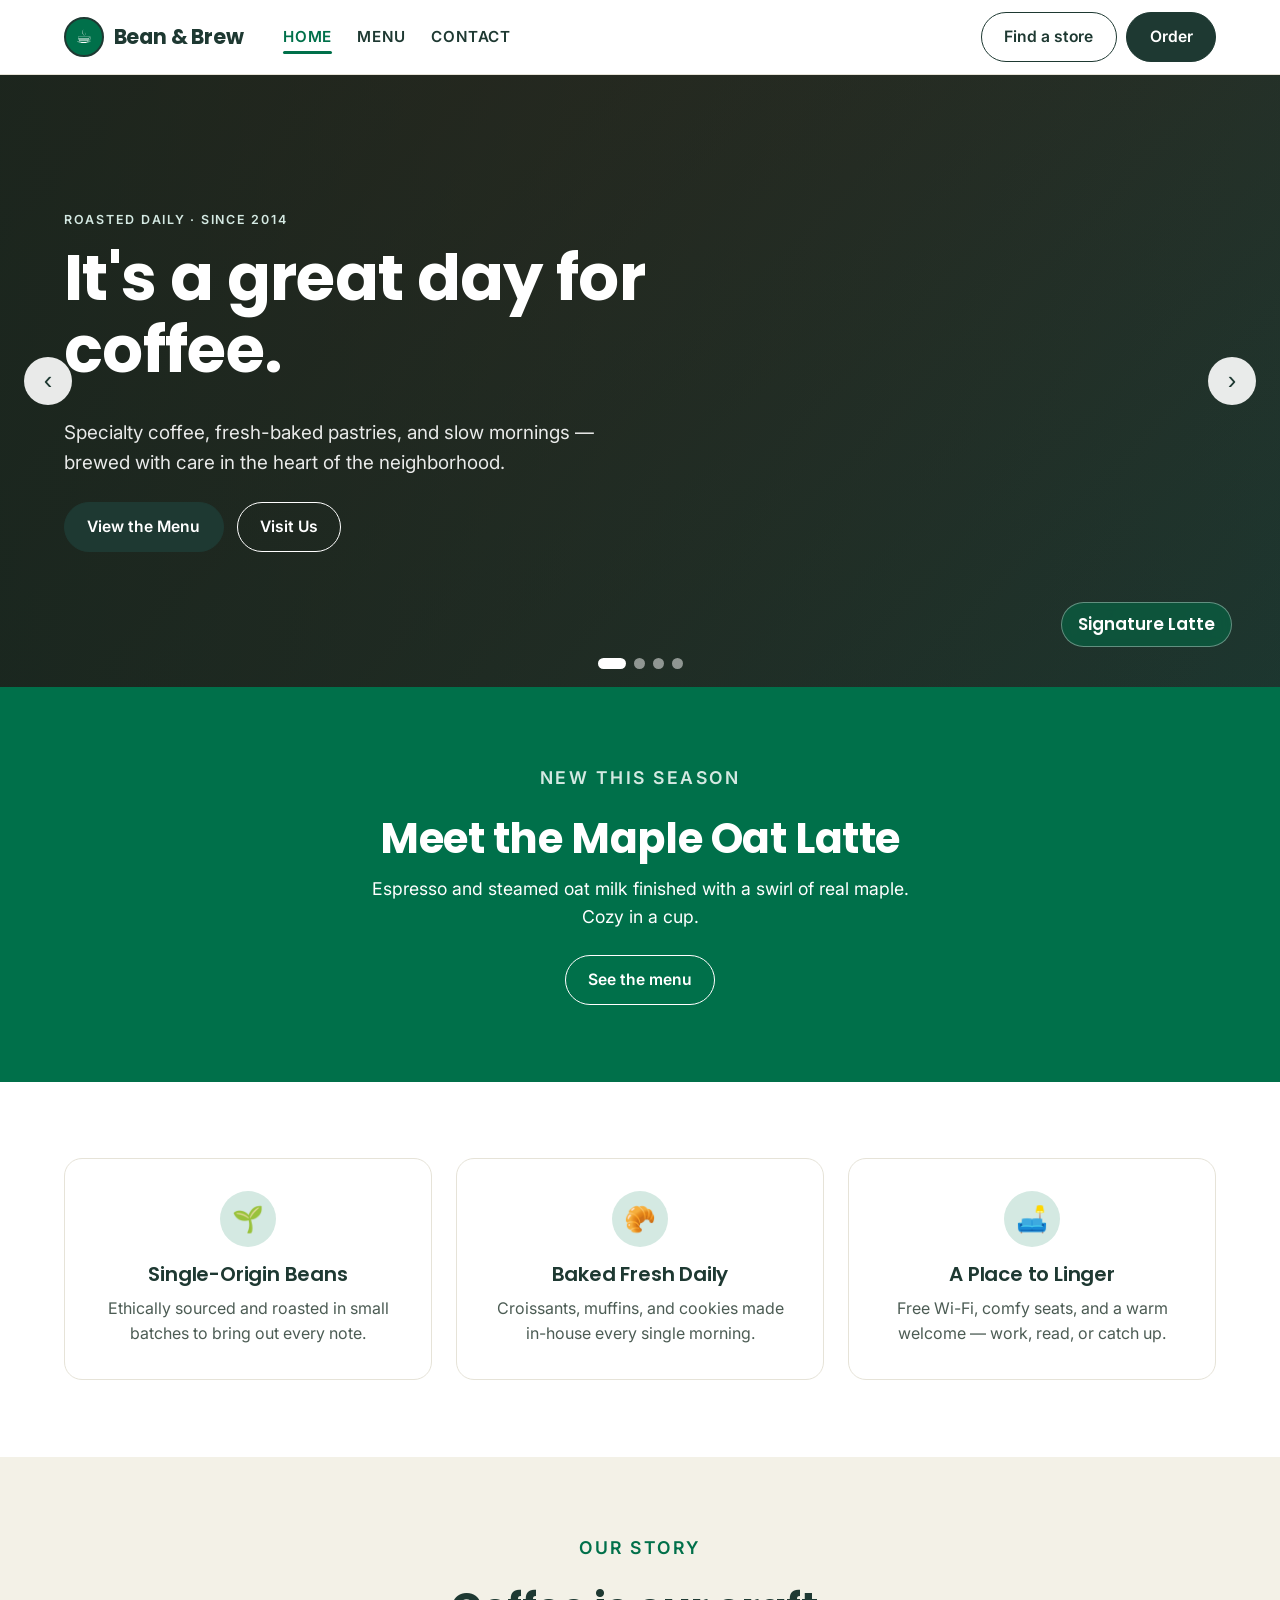
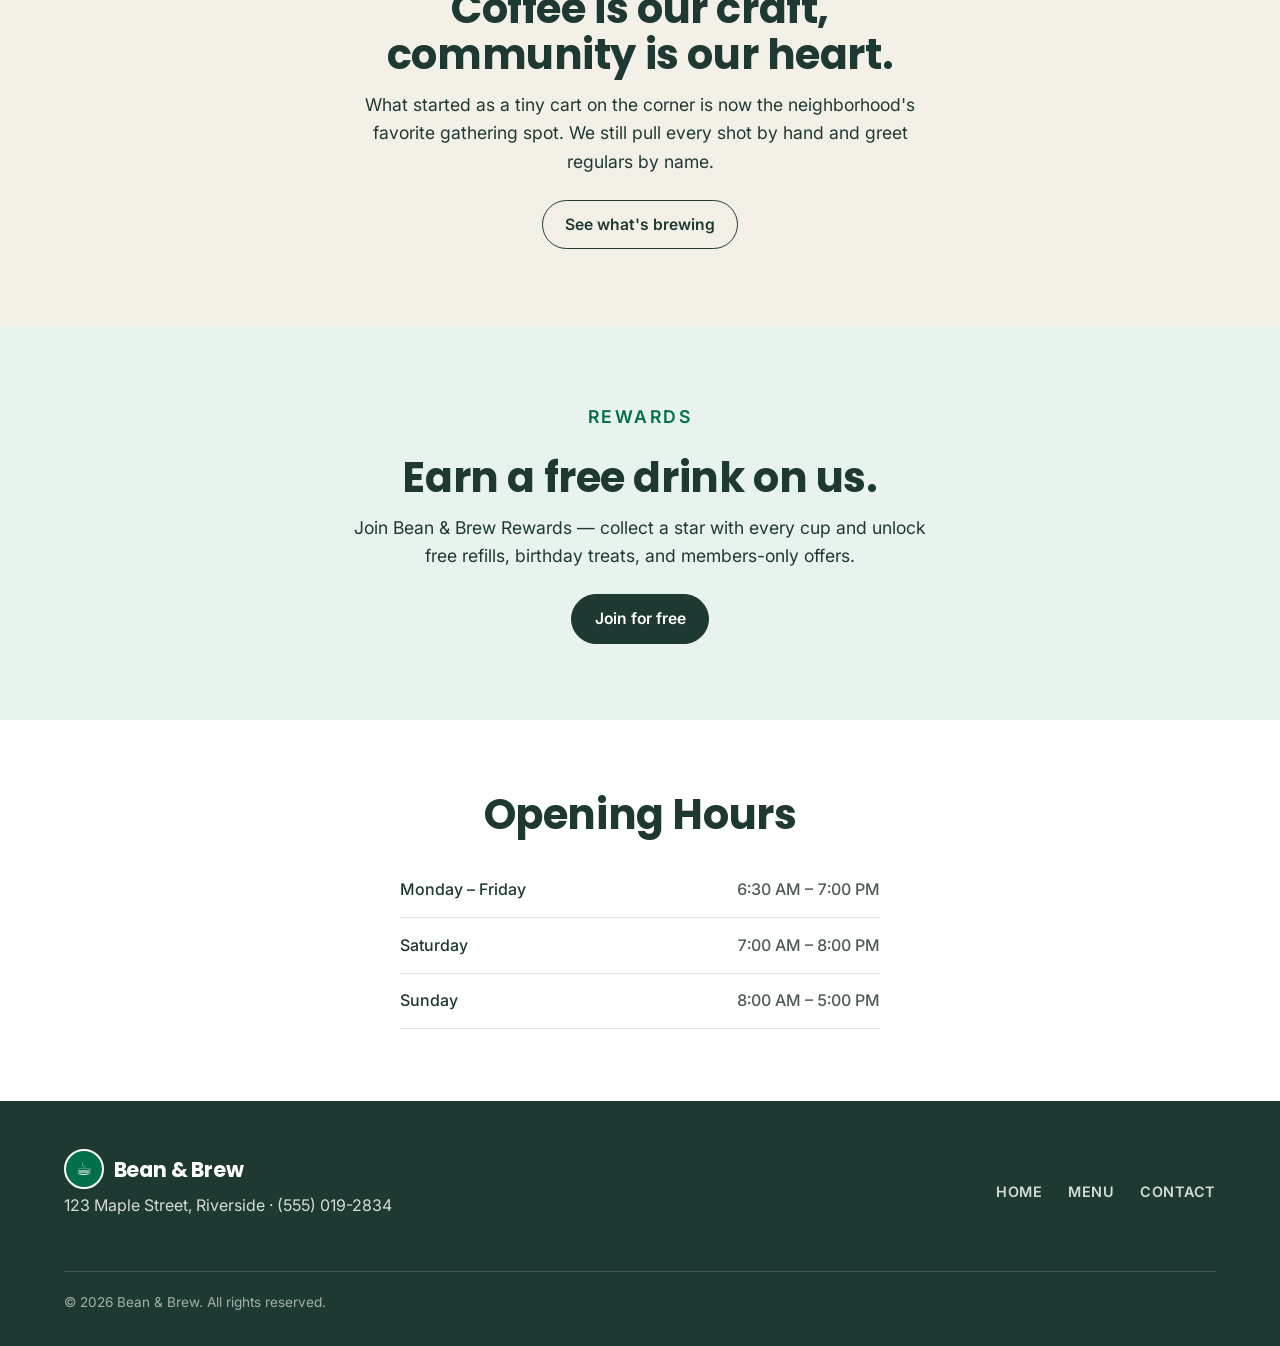
==== commit 09880bfe: "Add hero photo slider with sliding coffee photos - Full-width auto-advancing carousel at the top of " ====
--- a/index.html
+++ b/index.html
@@ -30,22 +30,39 @@
   </header>
 
   <main>
-    <section class="hero">
-      <div class="container hero-inner">
-        <div>
-          <p class="eyebrow">Roasted daily · Since 2014</p>
-          <h1>It's a great day for coffee.</h1>
-          <p class="lead">
-            Specialty coffee, fresh-baked pastries, and slow mornings — brewed with care
-            in the heart of the neighborhood.
-          </p>
-          <div class="hero-actions">
-            <a href="menu.html" class="btn btn-primary">View the Menu</a>
-            <a href="contact.html" class="btn btn-outline">Visit Us</a>
+    <section class="slider" aria-label="Featured coffee photos" aria-roledescription="carousel">
+      <div class="slides">
+        <div class="slide active" role="group" aria-roledescription="slide" aria-label="1 of 4" style="background:linear-gradient(135deg,#3a2418,#1e3932)">
+          <img src="https://images.unsplash.com/photo-1509042239860-f550ce710b93?auto=format&fit=crop&w=1800&q=80" alt="Latte with delicate leaf art in a white cup" loading="eager" onerror="this.remove()" />
+          <div class="slide-caption">
+            <div class="container">
+              <p class="eyebrow">Roasted daily · Since 2014</p>
+              <h1>It's a great day for coffee.</h1>
+              <p class="lead">Specialty coffee, fresh-baked pastries, and slow mornings — brewed with care in the heart of the neighborhood.</p>
+              <div class="hero-actions">
+                <a href="menu.html" class="btn btn-primary">View the Menu</a>
+                <a href="contact.html" class="btn btn-on-dark">Visit Us</a>
+              </div>
+            </div>
           </div>
+          <span class="slide-tag">Signature Latte</span>
         </div>
-        <div class="hero-art" aria-hidden="true"><span class="cup">☕</span></div>
+        <div class="slide" role="group" aria-roledescription="slide" aria-label="2 of 4" style="background:linear-gradient(135deg,#5a3a22,#241812)">
+          <img src="https://images.unsplash.com/photo-1495474472287-4d71bcdd2085?auto=format&fit=crop&w=1800&q=80" alt="Overhead view of a cappuccino with foam art" loading="lazy" onerror="this.remove()" />
+          <span class="slide-tag">Velvety Cappuccino</span>
+        </div>
+        <div class="slide" role="group" aria-roledescription="slide" aria-label="3 of 4" style="background:linear-gradient(135deg,#2d1a10,#1e3932)">
+          <img src="https://images.unsplash.com/photo-1447933601403-0c6688de566e?auto=format&fit=crop&w=1800&q=80" alt="A rich espresso in a small cup on a saucer" loading="lazy" onerror="this.remove()" />
+          <span class="slide-tag">Bold Espresso</span>
+        </div>
+        <div class="slide" role="group" aria-roledescription="slide" aria-label="4 of 4" style="background:linear-gradient(135deg,#3a2418,#0e211a)">
+          <img src="https://images.unsplash.com/photo-1461023058943-07fcbe16d735?auto=format&fit=crop&w=1800&q=80" alt="A warm cup of coffee resting on a wooden table" loading="lazy" onerror="this.remove()" />
+          <span class="slide-tag">Fresh Pour Over</span>
+        </div>
       </div>
+      <button class="slider-btn prev" aria-label="Previous slide">‹</button>
+      <button class="slider-btn next" aria-label="Next slide">›</button>
+      <div class="slider-dots" role="tablist" aria-label="Choose slide"></div>
     </section>
 
     <section class="promo promo--green">
--- a/css/style.css
+++ b/css/style.css
@@ -92,6 +92,52 @@
 }
 .nav-toggle span { width: 24px; height: 2px; background: var(--green-dark); border-radius: 2px; transition: .25s; }
 
+/* ---------- Photo slider ---------- */
+.slider { position: relative; overflow: hidden; background: var(--green-dark); }
+.slides { position: relative; height: clamp(420px, 68vh, 680px); }
+.slide {
+  position: absolute; inset: 0; opacity: 0; visibility: hidden;
+  transition: opacity .8s ease; background-size: cover; background-position: center;
+}
+.slide.active { opacity: 1; visibility: visible; }
+.slide img { width: 100%; height: 100%; object-fit: cover; display: block; }
+.slide::after {
+  content: ""; position: absolute; inset: 0;
+  background: linear-gradient(90deg, rgba(20,38,31,.78) 0%, rgba(20,38,31,.45) 45%, rgba(20,38,31,.15) 100%);
+}
+.slide-caption { position: absolute; inset: 0; display: flex; align-items: center; z-index: 2; }
+.slide-caption .container { color: var(--white); max-width: var(--maxw); }
+.slide-caption .eyebrow { color: var(--green-tint); }
+.slide-caption h1 { color: var(--white); max-width: 15ch; }
+.slide-caption .lead { color: rgba(255,255,255,.9); }
+.slide-caption .hero-actions { display: flex; gap: .8rem; flex-wrap: wrap; margin-top: 1.5rem; }
+.slide-tag {
+  position: absolute; right: clamp(1rem, 4vw, 3rem); bottom: clamp(1rem, 4vw, 2.5rem); z-index: 2;
+  color: var(--white); font-weight: 600; font-family: var(--display); font-size: 1.05rem;
+  background: rgba(0,112,74,.55); backdrop-filter: blur(4px);
+  padding: .5rem 1rem; border-radius: 999px; border: 1px solid rgba(255,255,255,.35);
+}
+.slider-btn {
+  position: absolute; top: 50%; transform: translateY(-50%); z-index: 3;
+  width: 48px; height: 48px; border-radius: 50%; cursor: pointer;
+  background: rgba(255,255,255,.9); color: var(--green-dark); border: 0;
+  font-size: 1.6rem; line-height: 1; display: grid; place-items: center;
+  transition: background .2s, transform .2s;
+}
+.slider-btn:hover { background: var(--white); transform: translateY(-50%) scale(1.06); }
+.slider-btn.prev { left: clamp(.75rem, 2vw, 1.5rem); }
+.slider-btn.next { right: clamp(.75rem, 2vw, 1.5rem); }
+.slider-dots {
+  position: absolute; left: 0; right: 0; bottom: 1.1rem; z-index: 3;
+  display: flex; gap: .5rem; justify-content: center;
+}
+.slider-dots button {
+  width: 11px; height: 11px; border-radius: 50%; border: 0; cursor: pointer; padding: 0;
+  background: rgba(255,255,255,.5); transition: background .2s, width .2s;
+}
+.slider-dots button.active { background: var(--white); width: 28px; border-radius: 999px; }
+@media (prefers-reduced-motion: reduce) { .slide { transition: none; } }
+
 /* ---------- Hero ---------- */
 .hero { background: var(--green-tint); }
 .hero-inner {
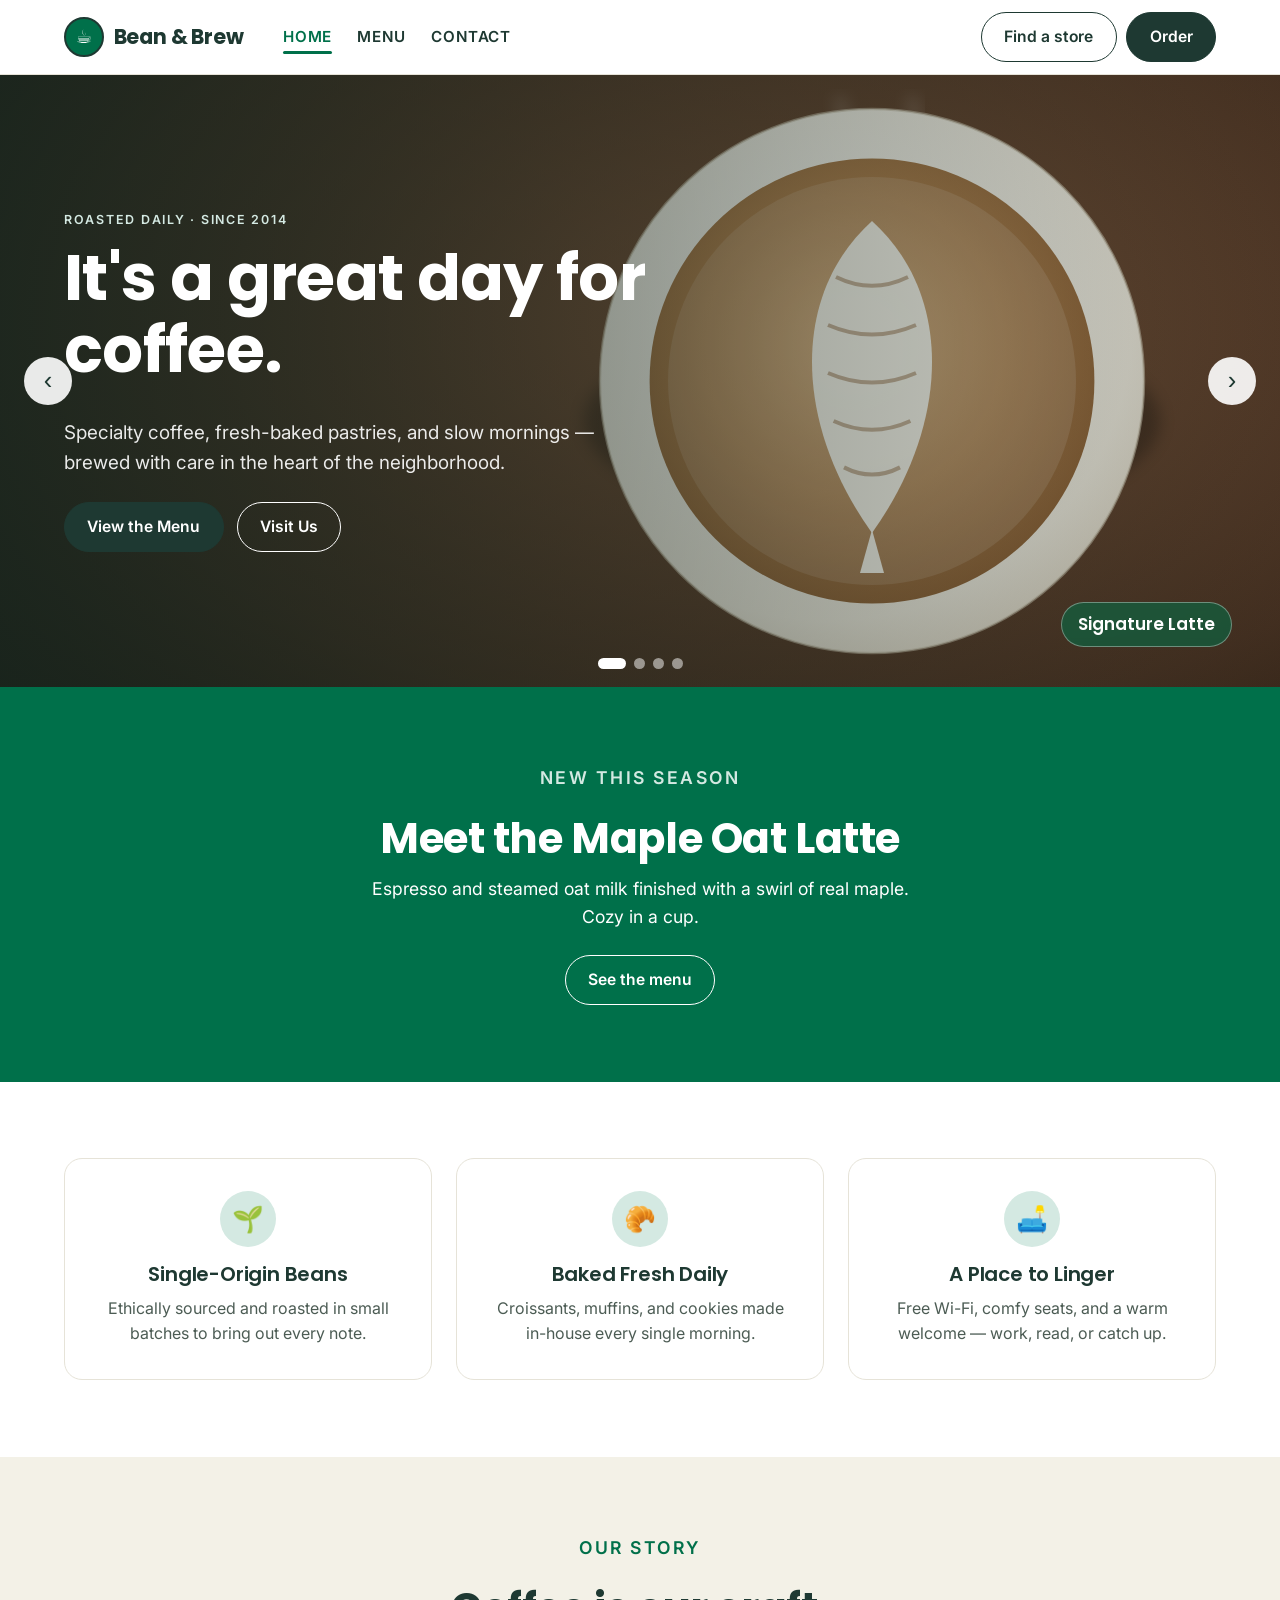
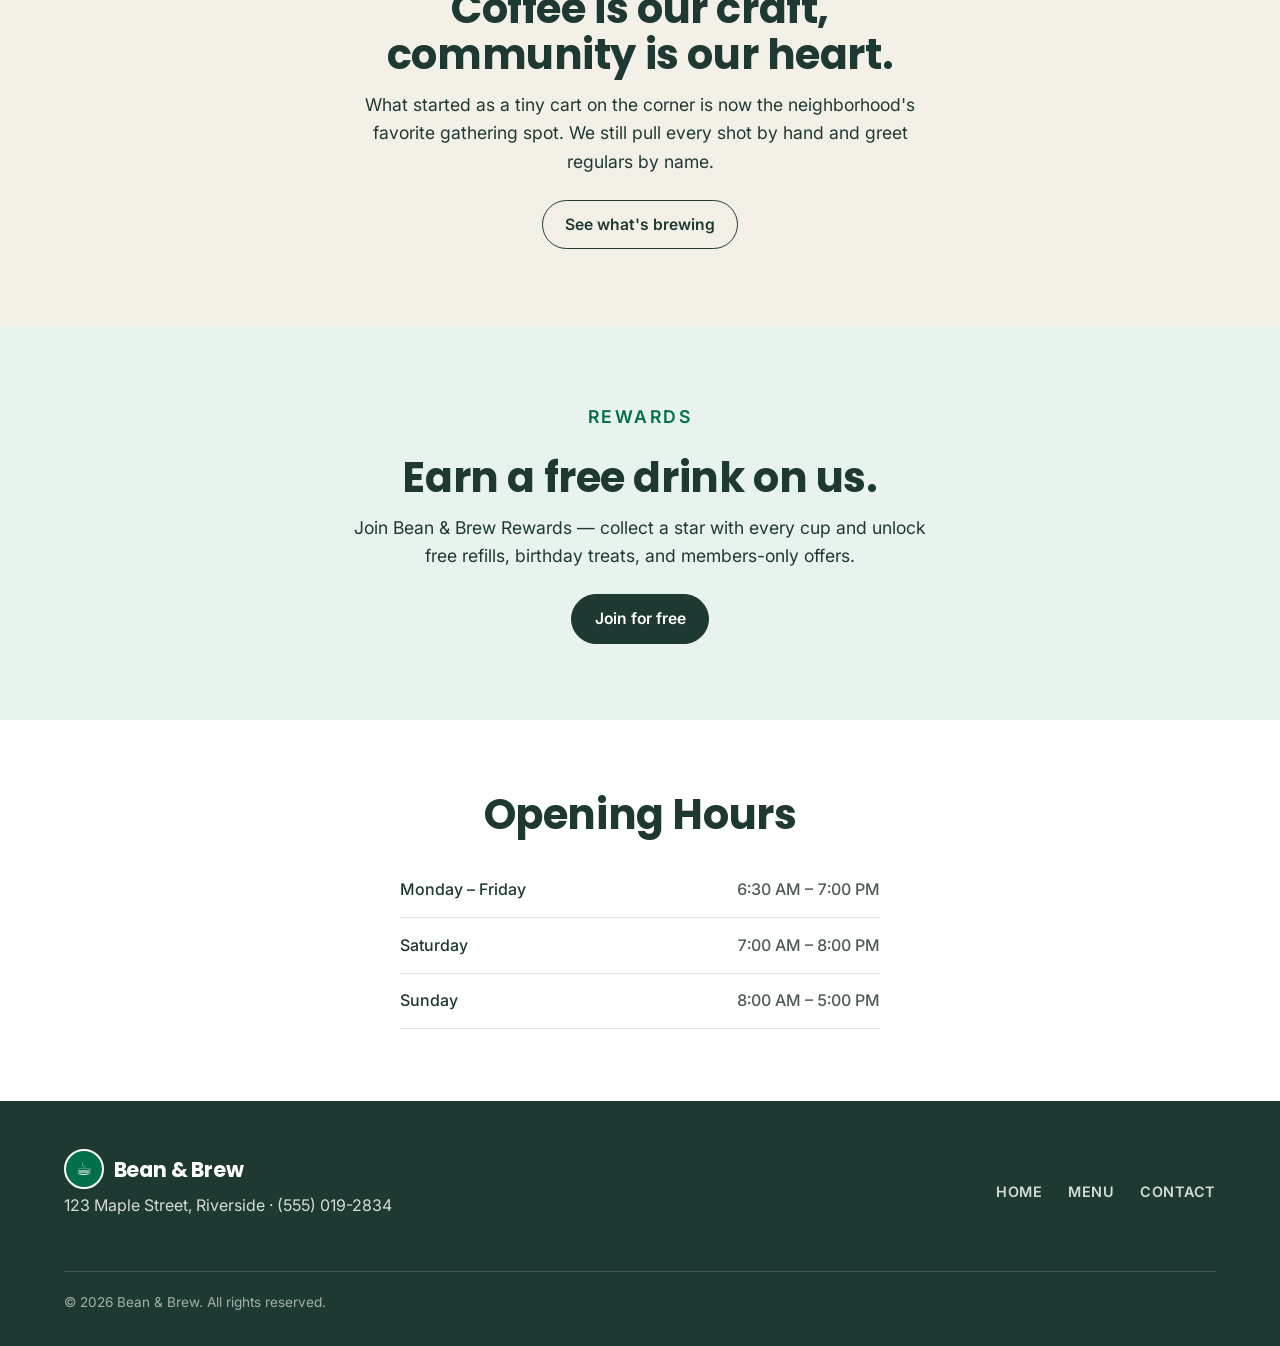
==== commit f3784733: "Replace slider photos with self-contained embedded coffee artwork - Four hand-built SVG coffee illus" ====
--- a/index.html
+++ b/index.html
@@ -32,8 +32,30 @@
   <main>
     <section class="slider" aria-label="Featured coffee photos" aria-roledescription="carousel">
       <div class="slides">
-        <div class="slide active" role="group" aria-roledescription="slide" aria-label="1 of 4" style="background:linear-gradient(135deg,#3a2418,#1e3932)">
-          <img src="https://images.unsplash.com/photo-1509042239860-f550ce710b93?auto=format&fit=crop&w=1800&q=80" alt="Latte with delicate leaf art in a white cup" loading="eager" onerror="this.remove()" />
+        <div class="slide active" role="group" aria-roledescription="slide" aria-label="1 of 4">
+          <svg viewBox="0 0 1600 900" preserveAspectRatio="xMidYMid slice" xmlns="http://www.w3.org/2000/svg" role="img" aria-label="Overhead view of a latte with delicate leaf art">
+            <defs>
+              <radialGradient id="woodA" cx="62%" cy="42%" r="80%"><stop offset="0%" stop-color="#7a5238"/><stop offset="70%" stop-color="#4a3020"/><stop offset="100%" stop-color="#2c1c12"/></radialGradient>
+              <radialGradient id="cremaA" cx="46%" cy="42%" r="62%"><stop offset="0%" stop-color="#d3a874"/><stop offset="55%" stop-color="#b07f4c"/><stop offset="100%" stop-color="#8a5c32"/></radialGradient>
+              <radialGradient id="cupA" cx="42%" cy="38%" r="70%"><stop offset="0%" stop-color="#fffdf9"/><stop offset="80%" stop-color="#f0e9dd"/><stop offset="100%" stop-color="#ddd2c1"/></radialGradient>
+              <filter id="blurA"><feGaussianBlur stdDeviation="9"/></filter>
+            </defs>
+            <rect width="1600" height="900" fill="url(#woodA)"/>
+            <ellipse cx="1090" cy="500" rx="360" ry="130" fill="#000" opacity=".28" filter="url(#blurA)"/>
+            <g class="steam" opacity=".16" filter="url(#blurA)" stroke="#fff" stroke-width="14" stroke-linecap="round" fill="none">
+              <path d="M1030 250 C1010 190 1070 160 1050 100"/><path d="M1120 250 C1100 190 1160 160 1140 100"/>
+            </g>
+            <circle cx="1090" cy="450" r="340" fill="url(#cupA)"/>
+            <circle cx="1090" cy="450" r="340" fill="none" stroke="#c9bda9" stroke-width="3" opacity=".6"/>
+            <circle cx="1090" cy="450" r="278" fill="url(#cremaA)"/>
+            <circle cx="1090" cy="450" r="255" fill="#fff" opacity=".12"/>
+            <path d="M1090 250 C990 340 990 500 1090 640 C1190 500 1190 340 1090 250 Z" fill="#fffdf7" opacity=".93"/>
+            <g stroke="#8a5c32" stroke-width="5" opacity=".45" fill="none">
+              <path d="M1045 320 Q1090 342 1135 320"/><path d="M1035 380 Q1090 404 1145 380"/>
+              <path d="M1035 440 Q1090 464 1145 440"/><path d="M1042 500 Q1090 522 1138 500"/><path d="M1055 558 Q1090 576 1125 558"/>
+            </g>
+            <path d="M1090 636 L1075 690 L1105 690 Z" fill="#fffdf7" opacity=".93"/>
+          </svg>
           <div class="slide-caption">
             <div class="container">
               <p class="eyebrow">Roasted daily · Since 2014</p>
@@ -47,17 +69,73 @@
           </div>
           <span class="slide-tag">Signature Latte</span>
         </div>
-        <div class="slide" role="group" aria-roledescription="slide" aria-label="2 of 4" style="background:linear-gradient(135deg,#5a3a22,#241812)">
-          <img src="https://images.unsplash.com/photo-1495474472287-4d71bcdd2085?auto=format&fit=crop&w=1800&q=80" alt="Overhead view of a cappuccino with foam art" loading="lazy" onerror="this.remove()" />
+        <div class="slide" role="group" aria-roledescription="slide" aria-label="2 of 4">
+          <svg viewBox="0 0 1600 900" preserveAspectRatio="xMidYMid slice" xmlns="http://www.w3.org/2000/svg" role="img" aria-label="Overhead view of a cappuccino with a foam heart">
+            <defs>
+              <radialGradient id="woodB" cx="60%" cy="40%" r="82%"><stop offset="0%" stop-color="#5c3a24"/><stop offset="70%" stop-color="#38230f"/><stop offset="100%" stop-color="#1f130a"/></radialGradient>
+              <radialGradient id="cremaB" cx="45%" cy="40%" r="64%"><stop offset="0%" stop-color="#c79764"/><stop offset="55%" stop-color="#9a6a3c"/><stop offset="100%" stop-color="#6e401f"/></radialGradient>
+              <radialGradient id="cupB" cx="42%" cy="38%" r="70%"><stop offset="0%" stop-color="#fdfaf4"/><stop offset="82%" stop-color="#efe7da"/><stop offset="100%" stop-color="#d8ccb9"/></radialGradient>
+              <filter id="blurB"><feGaussianBlur stdDeviation="9"/></filter>
+            </defs>
+            <rect width="1600" height="900" fill="url(#woodB)"/>
+            <ellipse cx="1080" cy="505" rx="350" ry="128" fill="#000" opacity=".3" filter="url(#blurB)"/>
+            <g class="steam" opacity=".16" filter="url(#blurB)" stroke="#fff" stroke-width="14" stroke-linecap="round" fill="none">
+              <path d="M1020 255 C1000 195 1060 165 1040 105"/><path d="M1130 255 C1110 195 1170 165 1150 105"/>
+            </g>
+            <circle cx="1080" cy="450" r="330" fill="url(#cupB)"/>
+            <circle cx="1080" cy="450" r="270" fill="url(#cremaB)"/>
+            <circle cx="1080" cy="450" r="270" fill="none" stroke="#5a3418" stroke-width="10" opacity=".35"/>
+            <path d="M1080 372 C1058 336 1000 336 992 388 C986 430 1046 470 1080 520 C1114 470 1174 430 1168 388 C1160 336 1102 336 1080 372 Z" fill="#fbf3e6" opacity=".92"/>
+          </svg>
           <span class="slide-tag">Velvety Cappuccino</span>
         </div>
-        <div class="slide" role="group" aria-roledescription="slide" aria-label="3 of 4" style="background:linear-gradient(135deg,#2d1a10,#1e3932)">
-          <img src="https://images.unsplash.com/photo-1447933601403-0c6688de566e?auto=format&fit=crop&w=1800&q=80" alt="A rich espresso in a small cup on a saucer" loading="lazy" onerror="this.remove()" />
+        <div class="slide" role="group" aria-roledescription="slide" aria-label="3 of 4">
+          <svg viewBox="0 0 1600 900" preserveAspectRatio="xMidYMid slice" xmlns="http://www.w3.org/2000/svg" role="img" aria-label="A rich espresso with golden crema in a small cup">
+            <defs>
+              <radialGradient id="woodC" cx="60%" cy="40%" r="82%"><stop offset="0%" stop-color="#3a2211"/><stop offset="70%" stop-color="#231407"/><stop offset="100%" stop-color="#120a04"/></radialGradient>
+              <radialGradient id="cremaC" cx="44%" cy="40%" r="66%"><stop offset="0%" stop-color="#a56b34"/><stop offset="45%" stop-color="#77471f"/><stop offset="100%" stop-color="#3d2410"/></radialGradient>
+              <radialGradient id="cupC" cx="42%" cy="38%" r="70%"><stop offset="0%" stop-color="#fbf8f2"/><stop offset="82%" stop-color="#ece3d5"/><stop offset="100%" stop-color="#cfc3b0"/></radialGradient>
+              <filter id="blurC"><feGaussianBlur stdDeviation="9"/></filter>
+            </defs>
+            <rect width="1600" height="900" fill="url(#woodC)"/>
+            <ellipse cx="1090" cy="510" rx="320" ry="120" fill="#000" opacity=".34" filter="url(#blurC)"/>
+            <g class="steam" opacity=".18" filter="url(#blurC)" stroke="#fff" stroke-width="12" stroke-linecap="round" fill="none">
+              <path d="M1050 300 C1030 245 1085 215 1065 160"/><path d="M1130 300 C1110 245 1165 215 1145 160"/>
+            </g>
+            <circle cx="1090" cy="450" r="300" fill="url(#cupC)"/>
+            <circle cx="1090" cy="450" r="222" fill="url(#cremaC)"/>
+            <ellipse cx="1035" cy="385" rx="140" ry="95" fill="#c89357" opacity=".38" filter="url(#blurC)"/>
+            <ellipse cx="1150" cy="520" rx="90" ry="60" fill="#2f1a0b" opacity=".3" filter="url(#blurC)"/>
+            <circle cx="990" cy="360" r="7" fill="#e9c99a" opacity=".55"/>
+            <circle cx="1180" cy="400" r="6" fill="#e9c99a" opacity=".5"/>
+            <circle cx="1120" cy="345" r="5" fill="#e9c99a" opacity=".5"/>
+            <circle cx="1015" cy="545" r="6" fill="#e9c99a" opacity=".45"/>
+            <circle cx="1210" cy="500" r="5" fill="#e9c99a" opacity=".4"/>
+          </svg>
           <span class="slide-tag">Bold Espresso</span>
         </div>
-        <div class="slide" role="group" aria-roledescription="slide" aria-label="4 of 4" style="background:linear-gradient(135deg,#3a2418,#0e211a)">
-          <img src="https://images.unsplash.com/photo-1461023058943-07fcbe16d735?auto=format&fit=crop&w=1800&q=80" alt="A warm cup of coffee resting on a wooden table" loading="lazy" onerror="this.remove()" />
-          <span class="slide-tag">Fresh Pour Over</span>
+        <div class="slide" role="group" aria-roledescription="slide" aria-label="4 of 4">
+          <svg viewBox="0 0 1600 900" preserveAspectRatio="xMidYMid slice" xmlns="http://www.w3.org/2000/svg" role="img" aria-label="A creamy flat white with a ring of microfoam">
+            <defs>
+              <radialGradient id="woodD" cx="60%" cy="40%" r="82%"><stop offset="0%" stop-color="#42311f"/><stop offset="70%" stop-color="#25291d"/><stop offset="100%" stop-color="#111c15"/></radialGradient>
+              <radialGradient id="cremaD" cx="45%" cy="40%" r="64%"><stop offset="0%" stop-color="#e3c9a2"/><stop offset="55%" stop-color="#c2a074"/><stop offset="100%" stop-color="#9a7748"/></radialGradient>
+              <radialGradient id="cupD" cx="42%" cy="38%" r="70%"><stop offset="0%" stop-color="#ffffff"/><stop offset="82%" stop-color="#f1ede4"/><stop offset="100%" stop-color="#dbd3c4"/></radialGradient>
+              <filter id="blurD"><feGaussianBlur stdDeviation="9"/></filter>
+            </defs>
+            <rect width="1600" height="900" fill="url(#woodD)"/>
+            <ellipse cx="1085" cy="505" rx="355" ry="128" fill="#000" opacity=".3" filter="url(#blurD)"/>
+            <g class="steam" opacity=".15" filter="url(#blurD)" stroke="#fff" stroke-width="14" stroke-linecap="round" fill="none">
+              <path d="M1025 255 C1005 195 1065 165 1045 105"/><path d="M1135 255 C1115 195 1175 165 1155 105"/>
+            </g>
+            <circle cx="1085" cy="450" r="335" fill="url(#cupD)"/>
+            <circle cx="1085" cy="450" r="272" fill="url(#cremaD)"/>
+            <ellipse cx="1030" cy="375" rx="160" ry="105" fill="#fbf5ea" opacity=".4" filter="url(#blurD)"/>
+            <circle cx="1085" cy="408" r="46" fill="#fbf5ea" opacity=".9"/>
+            <circle cx="1085" cy="454" r="34" fill="#fbf5ea" opacity=".9"/>
+            <circle cx="1085" cy="491" r="22" fill="#fbf5ea" opacity=".9"/>
+            <path d="M1085 511 L1074 556 L1096 556 Z" fill="#fbf5ea" opacity=".9"/>
+          </svg>
+          <span class="slide-tag">Creamy Flat White</span>
         </div>
       </div>
       <button class="slider-btn prev" aria-label="Previous slide">‹</button>
--- a/css/style.css
+++ b/css/style.css
@@ -100,7 +100,10 @@
   transition: opacity .8s ease; background-size: cover; background-position: center;
 }
 .slide.active { opacity: 1; visibility: visible; }
-.slide img { width: 100%; height: 100%; object-fit: cover; display: block; }
+.slide img, .slide svg { width: 100%; height: 100%; object-fit: cover; display: block; }
+.slide .steam { animation: steam 7s ease-in-out infinite; transform-origin: center; }
+@keyframes steam { 0%,100% { opacity: .10; transform: translateX(-8px); } 50% { opacity: .24; transform: translateX(8px); } }
+@media (prefers-reduced-motion: reduce) { .slide .steam { animation: none; } }
 .slide::after {
   content: ""; position: absolute; inset: 0;
   background: linear-gradient(90deg, rgba(20,38,31,.78) 0%, rgba(20,38,31,.45) 45%, rgba(20,38,31,.15) 100%);
